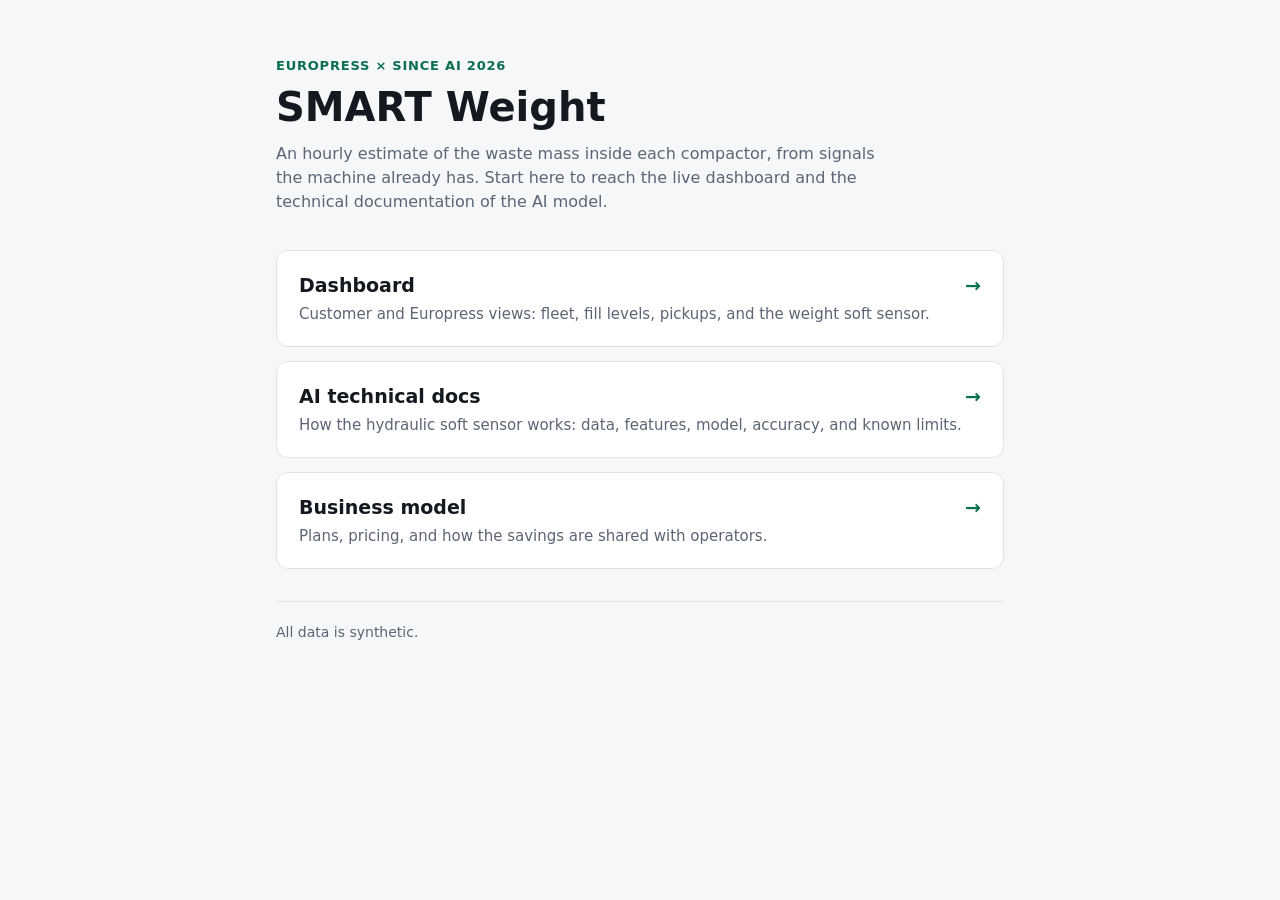
==== dashboard/public/index.html @ 2b579ec0 "feat: Europress SMART Weight hackathon submission Landing page with the dashboard (/dashboard/) and " ====
<!doctype html>
<html lang="en">
<head>
<meta charset="utf-8">
<meta name="viewport" content="width=device-width, initial-scale=1">
<title>Europress SMART Weight</title>
<link rel="icon" href="/img/smart-favicon.svg">
<style>
  :root {
    --bg: #f6f7f9; --card: #ffffff; --ink: #14181f; --muted: #5b6573;
    --line: #dfe3e8; --accent: #0b6e4f;
  }
  @media (prefers-color-scheme: dark) {
    :root:not([data-theme="light"]) {
      --bg: #0f1216; --card: #171b21; --ink: #e8ecf1; --muted: #9aa4b1;
      --line: #2a3039; --accent: #3fbf8f;
    }
  }
  * { box-sizing: border-box; }
  body {
    margin: 0; background: var(--bg); color: var(--ink);
    font: 16px/1.5 system-ui, -apple-system, "Segoe UI", Roboto, sans-serif;
  }
  main { max-width: 760px; margin: 0 auto; padding: 56px 16px 40px; }
  .eyebrow { color: var(--accent); font-weight: 600; font-size: 13px; letter-spacing: .06em; text-transform: uppercase; margin: 0; }
  h1 { font-size: clamp(28px, 6vw, 40px); line-height: 1.15; margin: 8px 0 12px; }
  .lede { color: var(--muted); margin: 0 0 36px; max-width: 60ch; }
  .links { display: grid; gap: 14px; }
  a.card {
    display: block; text-decoration: none; color: inherit;
    background: var(--card); border: 1px solid var(--line); border-radius: 12px;
    padding: 20px 22px; transition: border-color .15s, transform .15s;
  }
  a.card:hover, a.card:focus-visible { border-color: var(--accent); transform: translateY(-1px); outline: none; }
  .card h2 { font-size: 19px; margin: 0 0 4px; display: flex; justify-content: space-between; gap: 12px; }
  .card h2 span { color: var(--accent); }
  .card p { margin: 0; color: var(--muted); font-size: 15px; }
  .note { margin-top: 32px; padding-top: 20px; border-top: 1px solid var(--line); color: var(--muted); font-size: 14px; }
  code { font-size: 13px; background: var(--card); border: 1px solid var(--line); border-radius: 4px; padding: 1px 5px; }
</style>
</head>
<body>
<main>
  <p class="eyebrow">Europress × Since AI 2026</p>
  <h1>SMART Weight</h1>
  <p class="lede">An hourly estimate of the waste mass inside each compactor, from signals the machine already has. Start here to reach the live dashboard and the technical documentation of the AI model.</p>

  <nav class="links">
    <a class="card" href="/dashboard/">
      <h2>Dashboard <span>→</span></h2>
      <p>Customer and Europress views: fleet, fill levels, pickups, and the weight soft sensor.</p>
    </a>
    <a class="card" href="/docs/">
      <h2>AI technical docs <span>→</span></h2>
      <p>How the hydraulic soft sensor works: data, features, model, accuracy, and known limits.</p>
    </a>
    <a class="card" href="/docs/business.html">
      <h2>Business model <span>→</span></h2>
      <p>Plans, pricing, and how the savings are shared with operators.</p>
    </a>
  </nav>

  <p class="note">All data is synthetic.</p>
</main>
</body>
</html>
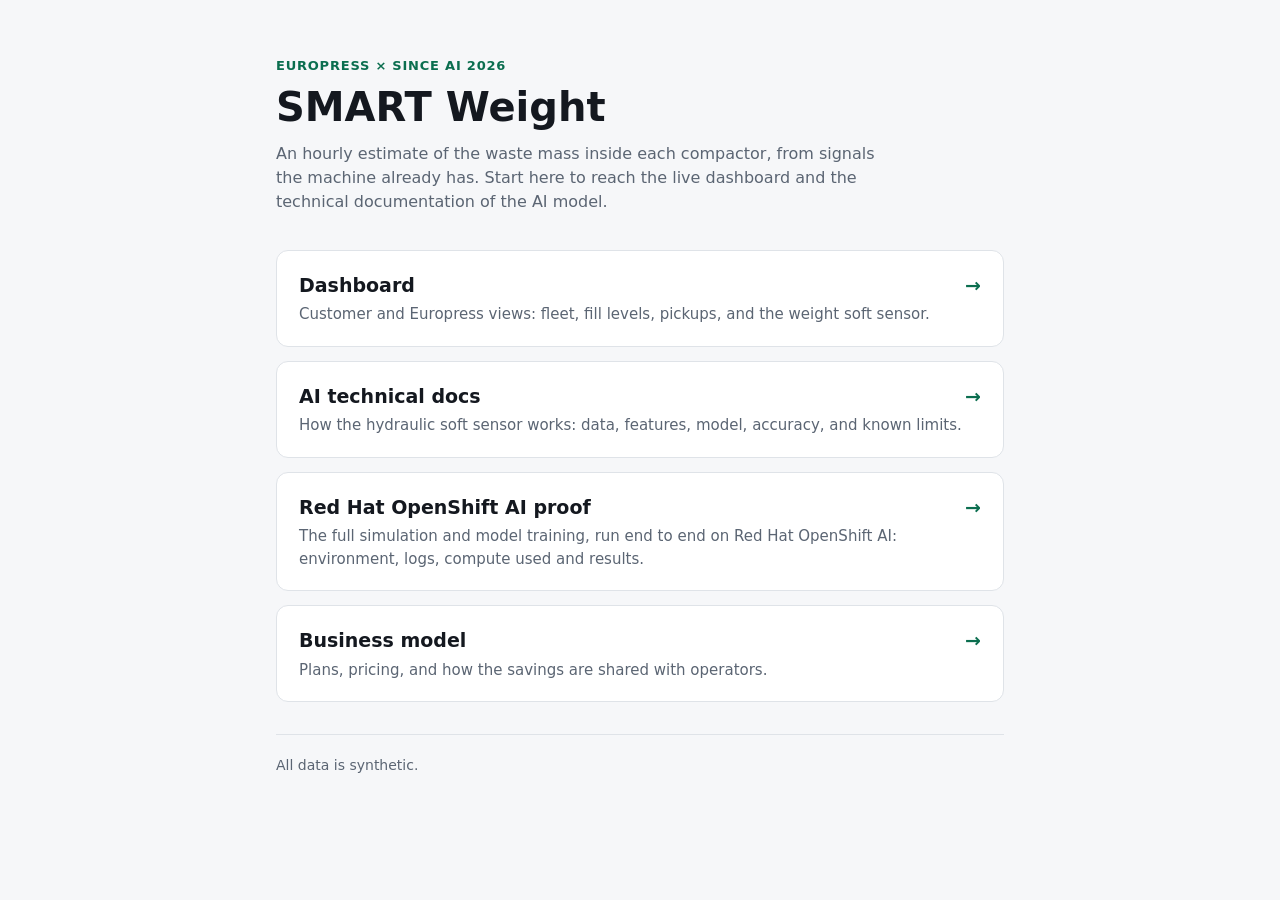
==== commit 1d2d1d04: "feat: reproducible build and run from a fresh clone - scripts/build_data.sh: simulate, validate, tra" ====
--- a/dashboard/public/index.html
+++ b/dashboard/public/index.html
@@ -5,6 +5,7 @@
 <meta name="viewport" content="width=device-width, initial-scale=1">
 <title>Europress SMART Weight</title>
 <link rel="icon" href="/img/smart-favicon.svg">
+<script src="/js/landing.js"></script>
 <style>
   :root {
     --bg: #f6f7f9; --card: #ffffff; --ink: #14181f; --muted: #5b6573;
@@ -54,6 +55,10 @@
       <h2>AI technical docs <span>→</span></h2>
       <p>How the hydraulic soft sensor works: data, features, model, accuracy, and known limits.</p>
     </a>
+    <a class="card" href="/redhat/">
+      <h2>Red Hat OpenShift AI proof <span>→</span></h2>
+      <p>The full simulation and model training, run end to end on Red Hat OpenShift AI: environment, logs, compute used and results.</p>
+    </a>
     <a class="card" href="/docs/business.html">
       <h2>Business model <span>→</span></h2>
       <p>Plans, pricing, and how the savings are shared with operators.</p>
